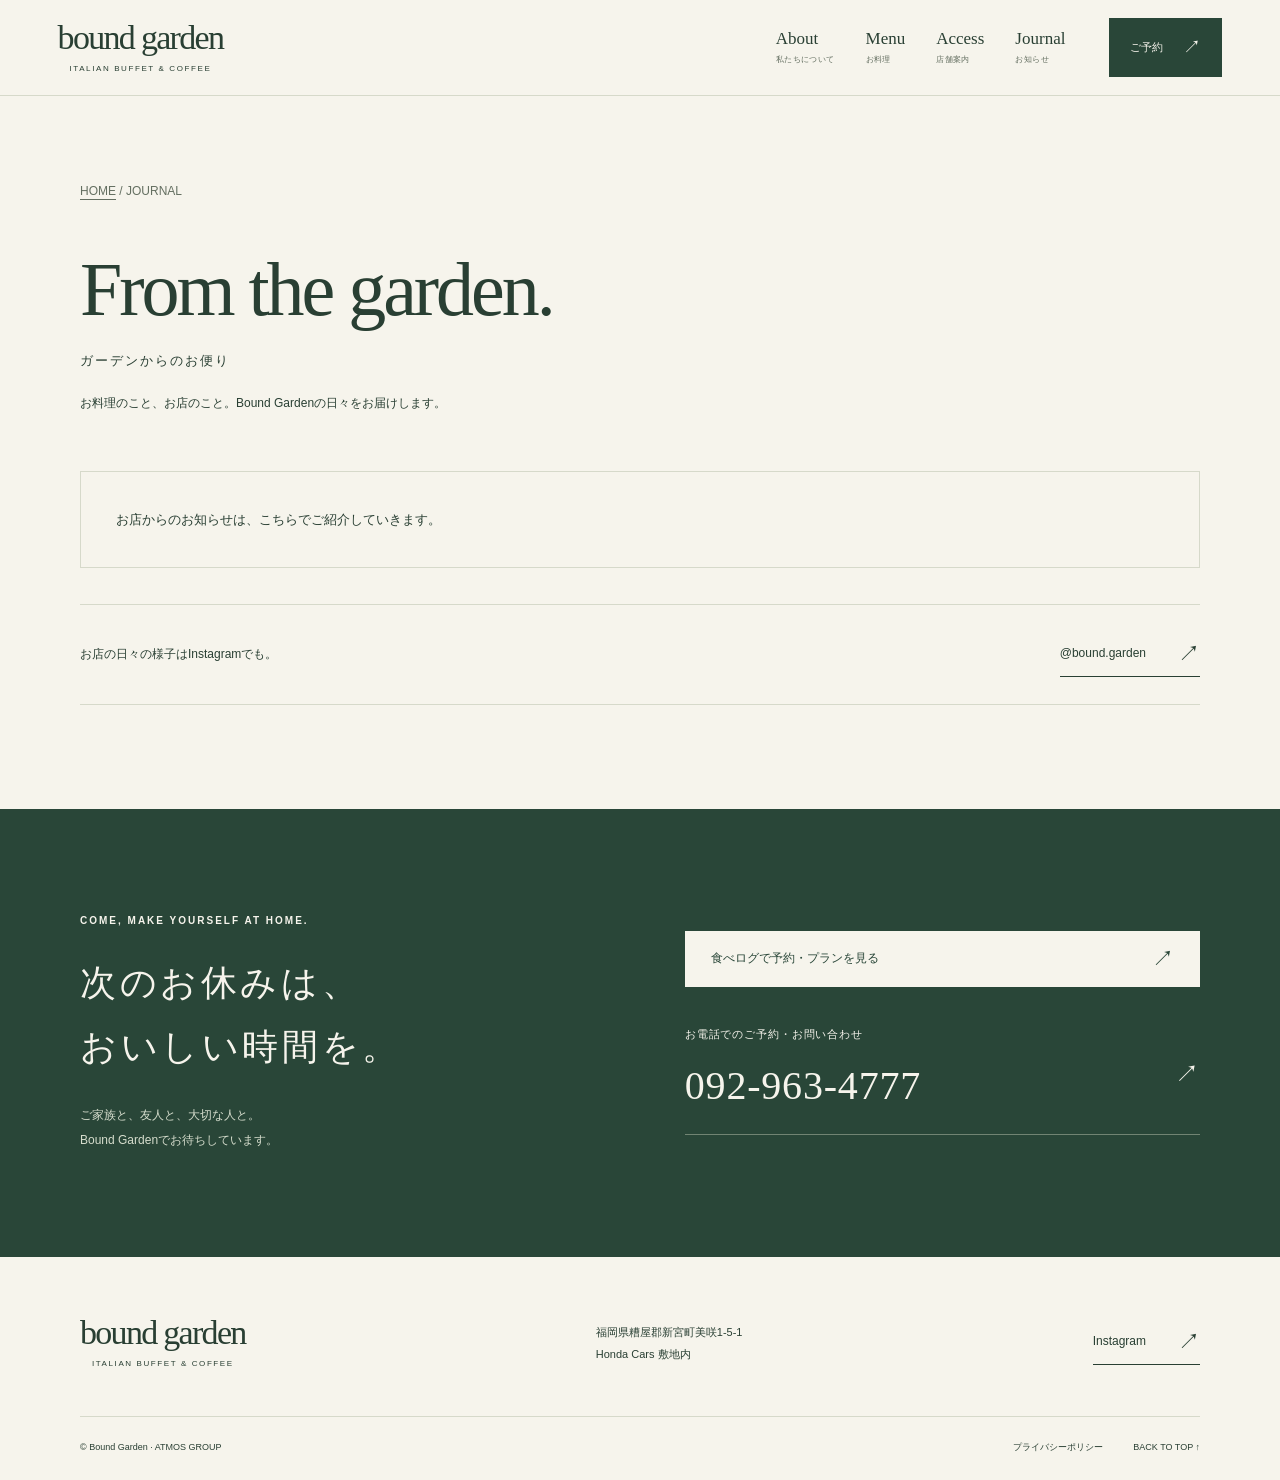
==== blog/index.html @ a3cbed3f "Build Bound Garden restaurant website with buffet menu and CMS" ====
<!doctype html>
<html lang="ja"><head><meta charset="utf-8"><meta name="viewport" content="width=device-width, initial-scale=1"><meta name="theme-color" content="#294638"><meta name="robots" content="index,follow"><title>お知らせ｜Bound Garden</title><meta name="description" content="Bound Gardenからのお知らせとお店のブログ。"><link rel="canonical" id="canonical-link" href="https://atmos-dining.github.io/bound-garden-site/blog/"><meta property="og:locale" content="ja_JP"><meta property="og:type" content="website"><meta property="og:site_name" content="Bound Garden"><meta property="og:title" content="お知らせ｜Bound Garden"><meta property="og:description" content="Bound Gardenからのお知らせとお店のブログ。"><meta property="og:url" id="og-url" content="https://atmos-dining.github.io/bound-garden-site/blog/"><meta property="og:image" content="https://atmos-dining.github.io/bound-garden-site/images/buffet.jpg"><meta name="twitter:card" content="summary_large_image"><link rel="icon" href="../images/favicon.svg" type="image/svg+xml"><link rel="stylesheet" href="../style.css"><script src="../site-config.js" defer></script><script src="../common.js" defer></script><script src="../vendor/blog-security.js" defer></script><script src="../blog.js" defer></script></head>
<body id="top"><a class="skip-link" href="#main">本文へスキップ</a><div id="site-header"><header class="site-header"><a class="wordmark" href="/bound-garden-site/">bound garden<span>ITALIAN BUFFET &amp; COFFEE</span></a><a class="header-reserve" href="tel:0929634777">電話で予約 ↗</a></header></div><main id="main"><header class="page-heading"><p class="breadcrumb"><a href="/bound-garden-site/">HOME</a> / JOURNAL</p><h1>From the garden.<small>ガーデンからのお便り</small></h1><p>お料理のこと、お店のこと。Bound Gardenの日々をお届けします。</p></header><section class="section menu-content"><div id="posts-list" aria-live="polite"><p>お知らせを読み込んでいます。</p></div><div class="journal-empty" style="margin-top:36px"><p>お店の日々の様子はInstagramでも。</p><a class="text-link" href="https://www.instagram.com/bound.garden/" target="_blank" rel="noopener noreferrer">@bound.garden <span aria-hidden="true">↗</span></a></div></section></main><div id="site-bottom"><section class="reservation section"><div><h2>ご予約・お問い合わせ</h2><a class="telephone" href="tel:0929634777">092-963-4777</a></div><a class="button button-light" href="https://tabelog.com/fukuoka/A4001/A400201/40073441/" data-reservation target="_blank" rel="noopener noreferrer">食べログで予約・プランを見る ↗</a></section></div></body></html>
---- style.css ----
@charset "UTF-8";
:root{--paper:#f6f4ec;--green:#294638;--ink:#293f33;--muted:#646f61;--line:#d6d9ca;--lime:#e4e9b8;--serif:Georgia,'Times New Roman',serif;--jp:'Hiragino Mincho ProN','Yu Mincho',YuMincho,serif;--sans:'Hiragino Kaku Gothic ProN','Noto Sans JP',Meiryo,sans-serif}
*{box-sizing:border-box}html{scroll-behavior:smooth;scroll-padding-top:106px}body{margin:0;background:var(--paper);color:var(--ink);font-family:var(--sans);font-size:14px;line-height:1.95;-webkit-font-smoothing:antialiased}a{color:inherit;text-decoration:none}button{font:inherit;color:inherit;cursor:pointer}img{display:block;max-width:100%;height:auto}h1,h2,h3,p,figure{margin:0}h1,h2,h3{font-weight:400}button,a{-webkit-tap-highlight-color:transparent}a:focus-visible,button:focus-visible,summary:focus-visible,input:focus-visible{outline:2px solid #9c6c2c;outline-offset:5px}[hidden]{display:none!important}::selection{background:var(--lime);color:var(--green)}.skip-link{position:fixed;top:-100px;left:16px;z-index:99;background:var(--paper);padding:10px 20px}.skip-link:focus{top:10px}.section{padding:104px max(6.25vw,24px)}.eyebrow{display:block;font-size:10px;font-weight:600;letter-spacing:.2em;line-height:1.5}.serif{font-family:var(--serif)}.section-head{display:flex;justify-content:space-between;gap:24px;align-items:end;margin-bottom:42px}.section-head h2{font:54px/1.15 var(--serif);letter-spacing:-.03em}.section-head h2 small{display:block;font:12px/1.6 var(--sans);letter-spacing:.13em;margin-top:17px}.text-link{display:inline-flex;gap:32px;justify-content:space-between;align-items:center;padding:10px 0;border-bottom:1px solid currentColor;font-size:12px}.text-link span{font-size:22px;line-height:1}.button{display:inline-flex;justify-content:space-between;align-items:center;gap:40px;min-height:56px;padding:14px 25px;background:var(--green);color:var(--paper);font-size:12px;border:1px solid var(--green);transition:background .2s,color .2s}.button:hover{background:#3d5c45}.button span{font-size:22px;line-height:1}.button-light{background:var(--paper);color:var(--green);border-color:var(--paper)}.button-light:hover{background:var(--lime);color:var(--green)}.note{font-size:11px;color:var(--muted);line-height:1.8}.site-header{height:96px;display:flex;align-items:center;gap:44px;padding:0 4.5vw;background:var(--paper);border-bottom:1px solid var(--line);position:relative;z-index:20}#site-header{position:sticky;top:0;z-index:20;min-height:96px}.wordmark{font:34px/.95 var(--serif);letter-spacing:-1.7px;white-space:nowrap}.wordmark span{display:block;font:8px/1 var(--sans);letter-spacing:.2em;margin-top:10px;text-align:center}.desktop-nav{display:flex;gap:31px;margin-left:auto}.desktop-nav>a{font:17px/1.3 var(--serif)}.desktop-nav>a>span{display:block;font:8px/1.6 var(--sans);margin-top:4px;letter-spacing:.05em;color:var(--muted)}.desktop-nav a:hover{opacity:.65}.header-reserve{background:var(--green);color:var(--paper);padding:12px 21px;font-size:11px;min-width:106px;display:flex;align-items:center;justify-content:space-between;gap:20px}.header-reserve span{font-size:18px}.menu-toggle,.mobile-nav{display:none}
.hero{display:grid;grid-template-columns:41% 59%;min-height:610px;padding:36px 3.1vw 36px 6.25vw;gap:0}.hero-copy{padding:43px 20px 20px 0;display:flex;flex-direction:column;justify-content:center;align-items:flex-start}.hero-location{font-size:9px;letter-spacing:.19em;display:flex;gap:12px;align-items:center;margin-bottom:24px}.hero-location:before{content:'';width:7px;height:7px;background:var(--green);border-radius:50%}.hero-title{font:clamp(62px,6.8vw,106px)/.99 var(--serif);letter-spacing:-.065em;margin-left:-5px;position:relative;z-index:2}.hero-title em{font-weight:400}.hero-copy h1{font:25px/1.85 var(--jp);letter-spacing:.1em;margin:27px 0 19px}.hero-copy>p{font-size:12px;line-height:2.1;color:var(--muted)}.hero-copy .text-link{margin-top:27px;min-width:194px}.hero-visual{position:relative;min-width:0;margin-left:12px}.hero-photo{width:100%;height:100%;object-fit:cover;object-position:56% 50%;border-radius:45% 45% 0 0;max-height:574px}.hero-stamp{position:absolute;right:26px;bottom:25px;width:118px;height:118px;display:flex;align-items:center;justify-content:center;flex-direction:column;border-radius:50%;color:var(--green);background:var(--lime);transform:rotate(10deg);font:19px/1.35 var(--serif);text-align:center;border:1px solid #c7cc9a;outline:5px solid var(--lime)}.hero-stamp span{font:8px/1.2 var(--sans);letter-spacing:.15em;margin-bottom:7px}.hero-caption{position:absolute;right:0;bottom:-23px;font-size:8px;letter-spacing:.18em}.welcome-strip{display:flex;justify-content:space-between;align-items:center;gap:16px;padding:20px 6.25vw;border-top:1px solid var(--line);border-bottom:1px solid var(--line);font-size:11px;letter-spacing:.05em}.welcome-strip .serif{font-size:15px}.welcome-strip a{border-bottom:1px solid var(--ink)}.about{display:grid;grid-template-columns:1fr 1fr;gap:9%;align-items:center}.about-photo{position:relative;padding:0 24px 30px 0}.about-photo img{aspect-ratio:1.16;object-fit:cover}.photo-label{position:absolute;right:0;bottom:0;background:var(--lime);padding:20px 32px;font:italic 31px/1.2 var(--serif)}.about-copy h2{font:32px/1.9 var(--jp);letter-spacing:.1em;margin:24px 0}.about-copy p{font-size:13px;line-height:2.4}.about-copy .text-link{margin-top:30px}.buffet-section{background:#eaece1}.food-grid{display:grid;grid-template-columns:repeat(3,1fr);gap:26px}.food-item img{aspect-ratio:1.25;object-fit:cover;transition:transform .5s}.food-item figure{overflow:hidden}.food-item:hover img{transform:scale(1.025)}.food-item .item-heading{display:flex;gap:20px;align-items:baseline;margin:22px 0 10px}.item-number{font:italic 16px var(--serif);color:#718067}.food-item h3{font:22px/1.4 var(--jp)}.food-item p{font-size:12px;line-height:2.1;color:var(--muted);padding-left:36px}.buffet-bottom{margin-top:42px;border-top:1px solid #cbd0be;padding-top:28px;display:flex;justify-content:space-between;align-items:center;gap:24px}.buffet-bottom p{font-size:12px}.buffet-bottom .button{min-width:230px}.space-section{display:grid;grid-template-columns:1fr 1.15fr;gap:8%;align-items:center}.space-copy h2{font:52px/1.1 var(--serif);letter-spacing:-.03em;margin:18px 0 27px}.space-copy h3{font:26px/1.9 var(--jp);margin-bottom:24px}.space-copy>p{font-size:12px;line-height:2.3}.space-details{display:flex;flex-wrap:wrap;gap:8px;margin-top:28px}.space-details span{border:1px solid var(--line);padding:6px 13px;font-size:10px}.space-visual{background:var(--green);padding:38px 34px 30px;border-radius:48% 48% 0 0;color:var(--paper)}.space-visual img{width:100%;aspect-ratio:1;object-fit:cover;border-radius:48% 48% 0 0}.space-visual figcaption{display:flex;align-items:center;justify-content:space-between;gap:20px;margin-top:22px;font:italic 24px var(--serif)}.space-visual figcaption span{font:8px/1.6 var(--sans);letter-spacing:.14em}.journal-section{padding-top:30px}.journal-empty{border-top:1px solid var(--line);border-bottom:1px solid var(--line);padding:27px 0;display:flex;gap:40px;justify-content:space-between;align-items:center}.journal-empty p{font-size:12px}.journal-empty .text-link{white-space:nowrap}.news-list{border-top:1px solid var(--line)}.news-link{padding:22px 0;display:grid;grid-template-columns:100px 1fr 24px;gap:20px;border-bottom:1px solid var(--line);align-items:center}.news-link time{font-size:11px;color:var(--muted)}.news-link h3{font-size:14px}.access-section{background:#eaece1;display:grid;grid-template-columns:.85fr 1.15fr;gap:8%}.access-title h2{font:64px/1.1 var(--serif);letter-spacing:-.03em}.access-title .eyebrow{margin:18px 0 30px}.access-title .wordmark{font-size:36px;display:inline-block;margin-bottom:24px}.access-title p{font-size:12px;margin-bottom:22px}.access-list{margin:0}.access-list>div{display:grid;grid-template-columns:80px 1fr;gap:20px;padding:17px 0;border-bottom:1px solid #cbd0be;font-size:12px}.access-list>div:first-child{padding-top:0}.access-list dt{color:var(--muted)}.access-list dd{margin:0}.access-list small{font-size:10px;color:var(--muted)}.access-list a{text-decoration:underline;text-underline-offset:4px}.faq-section{display:grid;grid-template-columns:.6fr 1.4fr;gap:8%}.faq-section h2{font:52px/1.2 var(--serif)}.faq-section .eyebrow{margin-top:14px}.faq-list details{border-bottom:1px solid var(--line)}.faq-list details:first-child{border-top:1px solid var(--line)}.faq-list summary{list-style:none;padding:21px 35px 21px 0;cursor:pointer;position:relative;font-size:13px}.faq-list summary::-webkit-details-marker{display:none}.faq-list summary:after{content:'+';position:absolute;right:4px;font-size:21px;top:14px}.faq-list details[open] summary:after{content:'−'}.faq-list details p{font-size:12px;color:var(--muted);line-height:2.2;padding-bottom:24px}.reservation{background:var(--green);color:var(--paper);display:grid;grid-template-columns:1fr 1fr;gap:8%;align-items:center}.reservation-copy h2{font:36px/1.8 var(--jp);letter-spacing:.1em;margin:23px 0}.reservation-copy p{font-size:12px;line-height:2.1;color:#d6ddcd}.reservation-actions .button{width:100%;margin-bottom:30px}.telephone{display:block;font:40px/1.5 var(--serif);letter-spacing:.02em;border-bottom:1px solid #718473;padding:8px 0 18px}.telephone>span{display:block;font:11px/1.7 var(--sans);letter-spacing:.08em;margin-bottom:13px}.telephone>small{float:right;font-size:24px}.site-footer{padding:60px 6.25vw 24px}.footer-top{display:flex;gap:50px;align-items:center;justify-content:space-between;padding-bottom:48px}.footer-top p{font-size:11px;line-height:2}.footer-bottom{display:flex;gap:30px;align-items:center;border-top:1px solid var(--line);padding-top:22px;font-size:9px}.footer-bottom small{margin-right:auto;font-size:9px}.mobile-booking{display:none}
.page-heading{padding:64px 6.25vw 55px}.breadcrumb{font-size:10px;color:var(--muted);margin-bottom:45px}.breadcrumb a{text-decoration:underline;text-underline-offset:4px}.page-heading h1{font:76px/1.1 var(--serif);letter-spacing:-.04em}.page-heading h1 small{display:block;font:13px/1.8 var(--sans);letter-spacing:.15em;margin-top:17px}.page-heading>p{font-size:12px;margin-top:20px}.menu-content{padding-top:0}.menu-tabs{display:flex;border-bottom:1px solid var(--line);gap:8px;margin-bottom:45px}.menu-tabs button{flex:1;border:0;background:transparent;padding:17px;font:25px/1.4 var(--serif);border-bottom:3px solid transparent}.menu-tabs button small{display:block;font:10px/1.7 var(--sans);margin-top:4px}.menu-tabs button[aria-selected=true]{border-bottom-color:var(--green);background:#eaece1}.menu-intro{display:grid;grid-template-columns:1fr 1fr;gap:7%;align-items:center;margin-bottom:50px}.menu-intro img{aspect-ratio:1.25;object-fit:cover}.menu-intro h2{font:30px/1.8 var(--jp);margin:20px 0}.menu-intro p{font-size:12px;line-height:2.2;margin-bottom:25px}.menu-intro .hours{font:28px/1.4 var(--serif);margin-top:24px}.menu-intro .hours small{font:10px var(--sans)}.menu-detail-grid{display:grid;grid-template-columns:repeat(2,1fr);gap:24px}.menu-detail{background:#eaece1;padding:32px}.menu-detail h3{font:24px/1.5 var(--serif);margin-bottom:12px}.menu-detail h3 small{font:11px var(--sans);margin-left:10px}.menu-detail p{font-size:12px;line-height:2.1}.menu-disclaimer{margin-top:35px}.menu-contact{margin-top:45px}.article-container{max-width:840px;margin:0 auto;padding:0 24px 100px}.article-header{margin-bottom:32px}.article-header h1{font:32px/1.6 var(--jp);margin:12px 0}.article-header time{font-size:12px;color:var(--muted)}.article-image{width:100%;max-height:520px;object-fit:cover;margin:28px 0}.article-body{line-height:2.2;overflow-wrap:anywhere}.article-body h2{font-size:24px;margin:40px 0 16px}.article-body h3{font-size:19px;margin:25px 0 12px}.article-body p{margin:18px 0}.article-body a{text-decoration:underline}.article-body img{max-width:100%;height:auto;margin:24px 0}.article-body table{display:block;max-width:100%;overflow:auto}.article-body pre{overflow:auto;padding:16px;background:#eaece1}.article-body iframe{display:none}.article-tags{display:flex;gap:10px;flex-wrap:wrap;font-size:10px}.article-tags span{border:1px solid var(--line);padding:2px 10px}.article-back{margin-top:40px}.status-box{padding:35px;border:1px solid var(--line);font-size:13px}.privacy-content{max-width:900px;padding-top:0}.privacy-content h2{font-size:20px;margin:32px 0 12px}.privacy-content p{font-size:13px}.page-not-found{padding:60px 0}
@media(min-width:1500px){.hero{min-height:710px}.hero-photo{max-height:674px}.hero-copy h1{font-size:30px}.hero-copy>p{font-size:14px}.hero-copy{padding-left:10px}}
@media(max-width:1100px){.site-header{gap:26px}.desktop-nav{gap:20px}.hero-title{font-size:76px}.hero{min-height:570px}.hero-copy h1{font-size:23px}.hero-copy{padding-top:20px}.hero-stamp{width:105px;height:105px}.section{padding-top:78px;padding-bottom:78px}.food-grid{gap:18px}.food-item h3{font-size:19px}.food-item p{padding-left:0}.section-head h2{font-size:45px}}
@media(max-width:900px){#site-header{min-height:78px}.site-header{height:78px;padding:0 24px;gap:16px}.wordmark{font-size:29px}.wordmark span{font-size:7px}.desktop-nav{display:none}.header-reserve{margin-left:auto;padding:9px 15px;min-width:90px}.menu-toggle{display:flex;flex-direction:column;align-items:center;justify-content:center;gap:6px;width:38px;height:42px;border:0;background:transparent}.menu-toggle span{width:23px;height:1px;background:var(--green);transition:transform .2s}.menu-toggle[aria-expanded=true] span:first-child{transform:translateY(3.5px) rotate(45deg)}.menu-toggle[aria-expanded=true] span:last-child{transform:translateY(-3.5px) rotate(-45deg)}.mobile-nav{position:absolute;top:78px;left:0;right:0;display:block;background:var(--paper);padding:20px 30px 30px;border-bottom:1px solid var(--line);box-shadow:0 12px 12px #293f3310}.mobile-nav>a{display:flex;align-items:center;justify-content:space-between;padding:12px 0;font:26px/1.4 var(--serif);border-bottom:1px solid var(--line)}.mobile-nav>a>span{font:11px var(--sans)}.hero{min-height:520px;grid-template-columns:45% 55%;padding-left:5vw;padding-right:3vw}.hero-title{font-size:65px}.hero-copy h1{font-size:20px}.hero-copy>p{font-size:11px}.hero-photo{max-height:none}.hero-stamp{width:90px;height:90px;right:14px;bottom:18px;font-size:16px}.hero-stamp span{font-size:6px}.about,.space-section{gap:6%}.about-copy h2{font-size:26px}.space-copy h2{font-size:45px}.space-copy h3{font-size:24px}.space-visual{padding:27px 23px}.space-visual figcaption{font-size:20px}.space-visual figcaption span{font-size:7px}.food-item .item-heading{gap:12px}.food-item h3{font-size:17px}.access-section{gap:6%}.reservation-copy h2{font-size:30px}.reservation-actions .button{font-size:11px;padding:14px 18px;gap:12px}.telephone{font-size:32px}.footer-top{gap:24px}.footer-top p{font-size:10px}}
@media(max-width:640px){html{scroll-padding-top:85px}.section{padding:62px 24px}body{font-size:13px}.site-header{padding:0 20px;height:74px}#site-header{min-height:74px}.wordmark{font-size:27px}.header-reserve{font-size:10px;min-width:80px;padding:8px 12px;gap:10px}.menu-toggle{width:25px}.mobile-nav{top:74px}.hero{display:flex;flex-direction:column;padding:28px 24px 34px;min-height:0}.hero-copy{padding:2px 0 28px;position:relative}.hero-location{font-size:8px;letter-spacing:.15em;margin-bottom:20px}.hero-title{font-size:clamp(58px,17vw,85px);line-height:.97;letter-spacing:-.06em}.hero-copy h1{font-size:23px;line-height:1.8;margin:22px 0 12px}.hero-copy>p{font-size:11px}.hero-copy .text-link{margin-top:18px;min-width:190px;font-size:11px}.hero-visual{margin:0 0 12px}.hero-photo{height:340px;border-radius:45% 45% 0 0;object-position:50% 50%}.hero-stamp{width:90px;height:90px;bottom:20px;right:20px}.hero-caption{font-size:7px}.welcome-strip{padding:18px 24px;gap:12px;flex-wrap:wrap;font-size:10px;line-height:1.7}.welcome-strip .serif{width:100%;font-size:16px}.welcome-strip .welcome-note{display:none}.about{grid-template-columns:1fr;gap:32px}.about-photo{padding:0 20px 20px 0}.about-photo img{aspect-ratio:1.36}.photo-label{font-size:26px;padding:15px 22px}.about-copy h2{font-size:27px;margin:20px 0}.about-copy p{font-size:12px}.about-copy .text-link{margin-top:22px}.section-head{align-items:center;margin-bottom:30px;gap:12px}.section-head h2{font-size:41px}.section-head h2 small{font-size:10px;margin-top:12px}.section-head .text-link{font-size:10px;gap:12px}.food-grid{grid-template-columns:1fr;gap:30px}.food-item img{aspect-ratio:1.55}.food-item .item-heading{margin:17px 0 8px;gap:17px}.food-item h3{font-size:22px}.food-item p{padding-left:32px;font-size:12px}.buffet-bottom{display:block;margin-top:30px;padding-top:23px}.buffet-bottom .button{width:100%;margin-top:23px}.buffet-bottom p{font-size:11px}.space-section{grid-template-columns:1fr;gap:32px}.space-copy h2{font-size:47px}.space-copy h3{font-size:25px}.space-visual{padding:30px 25px 22px;max-width:430px;margin:auto}.space-visual img{aspect-ratio:1.2}.space-visual figcaption{font-size:24px}.journal-section{padding-top:12px}.journal-empty{align-items:flex-start;flex-direction:column;gap:10px}.journal-empty p{font-size:11px}.news-link{grid-template-columns:1fr 22px;gap:7px}.news-link time{grid-column:1/-1}.access-section{grid-template-columns:1fr;gap:35px}.access-title h2{font-size:50px}.access-title .eyebrow{margin:14px 0 28px}.access-title .wordmark{font-size:31px}.access-list>div{grid-template-columns:65px 1fr;gap:13px;font-size:11px;padding:17px 0}.faq-section{grid-template-columns:1fr;gap:28px}.faq-section h2{font-size:44px}.faq-section .eyebrow{margin-top:10px}.faq-list summary{font-size:12px}.faq-list details p{font-size:11px}.reservation{grid-template-columns:1fr;gap:35px}.reservation-copy h2{font-size:30px;margin:20px 0}.reservation-actions .button{min-height:60px;font-size:12px;margin-bottom:22px}.telephone{font-size:36px}.site-footer{padding:46px 24px 92px}.footer-top{flex-wrap:wrap;gap:25px;padding-bottom:30px}.footer-top .wordmark{width:100%;display:block;text-align:left;font-size:32px}.footer-top .wordmark span{text-align:left}.footer-top p{font-size:10px;flex:1}.footer-top .text-link{font-size:11px;gap:15px}.footer-bottom{flex-wrap:wrap;gap:12px 24px;font-size:8px}.footer-bottom small{width:100%}.mobile-booking{display:grid;grid-template-columns:1fr 1fr;position:fixed;bottom:0;left:0;right:0;z-index:25;border-top:1px solid var(--line);background:var(--paper);padding-bottom:env(safe-area-inset-bottom)}.mobile-booking a{display:flex;justify-content:center;gap:35px;align-items:center;padding:16px;font-size:11px;min-height:54px}.mobile-booking a:last-child{background:var(--green);color:var(--paper)}.page-heading{padding:34px 24px 36px}.breadcrumb{margin-bottom:32px;font-size:9px}.page-heading h1{font-size:58px}.page-heading h1 small{font-size:11px}.page-heading>p{font-size:11px}.menu-content{padding-top:0}.menu-tabs{margin-bottom:30px}.menu-tabs button{font-size:24px;padding:15px 10px}.menu-intro{grid-template-columns:1fr;gap:30px;margin-bottom:30px}.menu-intro img{aspect-ratio:1.4}.menu-intro h2{font-size:27px}.menu-intro p{font-size:12px}.menu-detail-grid{grid-template-columns:1fr;gap:15px}.menu-detail{padding:25px}.menu-detail h3{font-size:23px}.article-header h1{font-size:27px}.article-body{font-size:13px}.article-body h2{font-size:22px}.article-container{padding-bottom:60px}.privacy-content{padding-top:0}}
@media(prefers-reduced-motion:reduce){html{scroll-behavior:auto}*,*::before,*::after{transition:none!important;animation:none!important}}
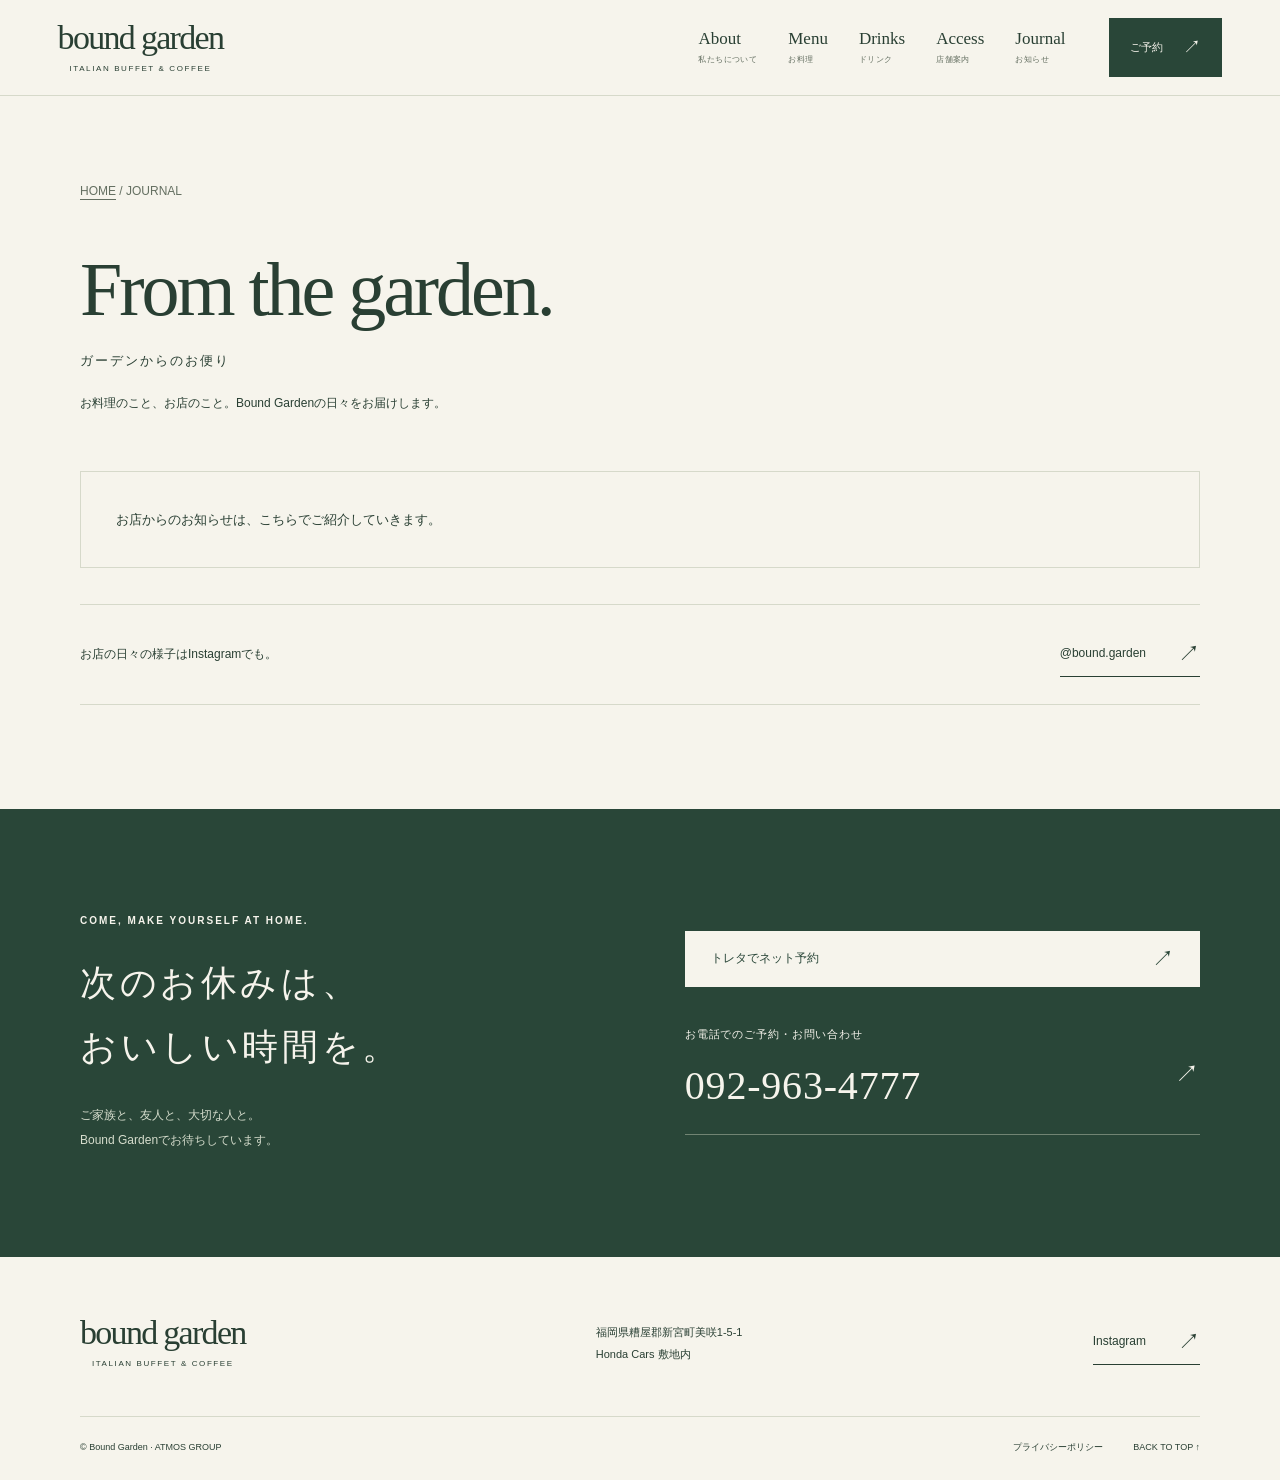
==== commit 5c5c7774: "Complete buffet and drinks pages with Toreta booking links" ====
--- a/blog/index.html
+++ b/blog/index.html
@@ -1,3 +1,3 @@
 <!doctype html>
 <html lang="ja"><head><meta charset="utf-8"><meta name="viewport" content="width=device-width, initial-scale=1"><meta name="theme-color" content="#294638"><meta name="robots" content="index,follow"><title>お知らせ｜Bound Garden</title><meta name="description" content="Bound Gardenからのお知らせとお店のブログ。"><link rel="canonical" id="canonical-link" href="https://atmos-dining.github.io/bound-garden-site/blog/"><meta property="og:locale" content="ja_JP"><meta property="og:type" content="website"><meta property="og:site_name" content="Bound Garden"><meta property="og:title" content="お知らせ｜Bound Garden"><meta property="og:description" content="Bound Gardenからのお知らせとお店のブログ。"><meta property="og:url" id="og-url" content="https://atmos-dining.github.io/bound-garden-site/blog/"><meta property="og:image" content="https://atmos-dining.github.io/bound-garden-site/images/buffet.jpg"><meta name="twitter:card" content="summary_large_image"><link rel="icon" href="../images/favicon.svg" type="image/svg+xml"><link rel="stylesheet" href="../style.css"><script src="../site-config.js" defer></script><script src="../common.js" defer></script><script src="../vendor/blog-security.js" defer></script><script src="../blog.js" defer></script></head>
-<body id="top"><a class="skip-link" href="#main">本文へスキップ</a><div id="site-header"><header class="site-header"><a class="wordmark" href="/bound-garden-site/">bound garden<span>ITALIAN BUFFET &amp; COFFEE</span></a><a class="header-reserve" href="tel:0929634777">電話で予約 ↗</a></header></div><main id="main"><header class="page-heading"><p class="breadcrumb"><a href="/bound-garden-site/">HOME</a> / JOURNAL</p><h1>From the garden.<small>ガーデンからのお便り</small></h1><p>お料理のこと、お店のこと。Bound Gardenの日々をお届けします。</p></header><section class="section menu-content"><div id="posts-list" aria-live="polite"><p>お知らせを読み込んでいます。</p></div><div class="journal-empty" style="margin-top:36px"><p>お店の日々の様子はInstagramでも。</p><a class="text-link" href="https://www.instagram.com/bound.garden/" target="_blank" rel="noopener noreferrer">@bound.garden <span aria-hidden="true">↗</span></a></div></section></main><div id="site-bottom"><section class="reservation section"><div><h2>ご予約・お問い合わせ</h2><a class="telephone" href="tel:0929634777">092-963-4777</a></div><a class="button button-light" href="https://tabelog.com/fukuoka/A4001/A400201/40073441/" data-reservation target="_blank" rel="noopener noreferrer">食べログで予約・プランを見る ↗</a></section></div></body></html>+<body id="top"><a class="skip-link" href="#main">本文へスキップ</a><div id="site-header"><header class="site-header"><a class="wordmark" href="/bound-garden-site/">bound garden<span>ITALIAN BUFFET &amp; COFFEE</span></a><a class="header-reserve" href="https://yoyaku.toreta.in/boundgarden/#/" data-reservation target="_blank" rel="noopener noreferrer">ネット予約 ↗</a></header></div><main id="main"><header class="page-heading"><p class="breadcrumb"><a href="/bound-garden-site/">HOME</a> / JOURNAL</p><h1>From the garden.<small>ガーデンからのお便り</small></h1><p>お料理のこと、お店のこと。Bound Gardenの日々をお届けします。</p></header><section class="section menu-content"><div id="posts-list" aria-live="polite"><p>お知らせを読み込んでいます。</p></div><div class="journal-empty" style="margin-top:36px"><p>お店の日々の様子はInstagramでも。</p><a class="text-link" href="https://www.instagram.com/bound.garden/" target="_blank" rel="noopener noreferrer">@bound.garden <span aria-hidden="true">↗</span></a></div></section></main><div id="site-bottom"><section class="reservation section"><div><h2>ご予約・お問い合わせ</h2><a class="telephone" href="tel:0929634777">092-963-4777</a></div><a class="button button-light" href="https://yoyaku.toreta.in/boundgarden/#/" data-reservation target="_blank" rel="noopener noreferrer">トレタでネット予約 ↗</a></section></div></body></html>
--- a/style.css
+++ b/style.css
@@ -8,3 +8,5 @@
 @media(max-width:900px){#site-header{min-height:78px}.site-header{height:78px;padding:0 24px;gap:16px}.wordmark{font-size:29px}.wordmark span{font-size:7px}.desktop-nav{display:none}.header-reserve{margin-left:auto;padding:9px 15px;min-width:90px}.menu-toggle{display:flex;flex-direction:column;align-items:center;justify-content:center;gap:6px;width:38px;height:42px;border:0;background:transparent}.menu-toggle span{width:23px;height:1px;background:var(--green);transition:transform .2s}.menu-toggle[aria-expanded=true] span:first-child{transform:translateY(3.5px) rotate(45deg)}.menu-toggle[aria-expanded=true] span:last-child{transform:translateY(-3.5px) rotate(-45deg)}.mobile-nav{position:absolute;top:78px;left:0;right:0;display:block;background:var(--paper);padding:20px 30px 30px;border-bottom:1px solid var(--line);box-shadow:0 12px 12px #293f3310}.mobile-nav>a{display:flex;align-items:center;justify-content:space-between;padding:12px 0;font:26px/1.4 var(--serif);border-bottom:1px solid var(--line)}.mobile-nav>a>span{font:11px var(--sans)}.hero{min-height:520px;grid-template-columns:45% 55%;padding-left:5vw;padding-right:3vw}.hero-title{font-size:65px}.hero-copy h1{font-size:20px}.hero-copy>p{font-size:11px}.hero-photo{max-height:none}.hero-stamp{width:90px;height:90px;right:14px;bottom:18px;font-size:16px}.hero-stamp span{font-size:6px}.about,.space-section{gap:6%}.about-copy h2{font-size:26px}.space-copy h2{font-size:45px}.space-copy h3{font-size:24px}.space-visual{padding:27px 23px}.space-visual figcaption{font-size:20px}.space-visual figcaption span{font-size:7px}.food-item .item-heading{gap:12px}.food-item h3{font-size:17px}.access-section{gap:6%}.reservation-copy h2{font-size:30px}.reservation-actions .button{font-size:11px;padding:14px 18px;gap:12px}.telephone{font-size:32px}.footer-top{gap:24px}.footer-top p{font-size:10px}}
 @media(max-width:640px){html{scroll-padding-top:85px}.section{padding:62px 24px}body{font-size:13px}.site-header{padding:0 20px;height:74px}#site-header{min-height:74px}.wordmark{font-size:27px}.header-reserve{font-size:10px;min-width:80px;padding:8px 12px;gap:10px}.menu-toggle{width:25px}.mobile-nav{top:74px}.hero{display:flex;flex-direction:column;padding:28px 24px 34px;min-height:0}.hero-copy{padding:2px 0 28px;position:relative}.hero-location{font-size:8px;letter-spacing:.15em;margin-bottom:20px}.hero-title{font-size:clamp(58px,17vw,85px);line-height:.97;letter-spacing:-.06em}.hero-copy h1{font-size:23px;line-height:1.8;margin:22px 0 12px}.hero-copy>p{font-size:11px}.hero-copy .text-link{margin-top:18px;min-width:190px;font-size:11px}.hero-visual{margin:0 0 12px}.hero-photo{height:340px;border-radius:45% 45% 0 0;object-position:50% 50%}.hero-stamp{width:90px;height:90px;bottom:20px;right:20px}.hero-caption{font-size:7px}.welcome-strip{padding:18px 24px;gap:12px;flex-wrap:wrap;font-size:10px;line-height:1.7}.welcome-strip .serif{width:100%;font-size:16px}.welcome-strip .welcome-note{display:none}.about{grid-template-columns:1fr;gap:32px}.about-photo{padding:0 20px 20px 0}.about-photo img{aspect-ratio:1.36}.photo-label{font-size:26px;padding:15px 22px}.about-copy h2{font-size:27px;margin:20px 0}.about-copy p{font-size:12px}.about-copy .text-link{margin-top:22px}.section-head{align-items:center;margin-bottom:30px;gap:12px}.section-head h2{font-size:41px}.section-head h2 small{font-size:10px;margin-top:12px}.section-head .text-link{font-size:10px;gap:12px}.food-grid{grid-template-columns:1fr;gap:30px}.food-item img{aspect-ratio:1.55}.food-item .item-heading{margin:17px 0 8px;gap:17px}.food-item h3{font-size:22px}.food-item p{padding-left:32px;font-size:12px}.buffet-bottom{display:block;margin-top:30px;padding-top:23px}.buffet-bottom .button{width:100%;margin-top:23px}.buffet-bottom p{font-size:11px}.space-section{grid-template-columns:1fr;gap:32px}.space-copy h2{font-size:47px}.space-copy h3{font-size:25px}.space-visual{padding:30px 25px 22px;max-width:430px;margin:auto}.space-visual img{aspect-ratio:1.2}.space-visual figcaption{font-size:24px}.journal-section{padding-top:12px}.journal-empty{align-items:flex-start;flex-direction:column;gap:10px}.journal-empty p{font-size:11px}.news-link{grid-template-columns:1fr 22px;gap:7px}.news-link time{grid-column:1/-1}.access-section{grid-template-columns:1fr;gap:35px}.access-title h2{font-size:50px}.access-title .eyebrow{margin:14px 0 28px}.access-title .wordmark{font-size:31px}.access-list>div{grid-template-columns:65px 1fr;gap:13px;font-size:11px;padding:17px 0}.faq-section{grid-template-columns:1fr;gap:28px}.faq-section h2{font-size:44px}.faq-section .eyebrow{margin-top:10px}.faq-list summary{font-size:12px}.faq-list details p{font-size:11px}.reservation{grid-template-columns:1fr;gap:35px}.reservation-copy h2{font-size:30px;margin:20px 0}.reservation-actions .button{min-height:60px;font-size:12px;margin-bottom:22px}.telephone{font-size:36px}.site-footer{padding:46px 24px 92px}.footer-top{flex-wrap:wrap;gap:25px;padding-bottom:30px}.footer-top .wordmark{width:100%;display:block;text-align:left;font-size:32px}.footer-top .wordmark span{text-align:left}.footer-top p{font-size:10px;flex:1}.footer-top .text-link{font-size:11px;gap:15px}.footer-bottom{flex-wrap:wrap;gap:12px 24px;font-size:8px}.footer-bottom small{width:100%}.mobile-booking{display:grid;grid-template-columns:1fr 1fr;position:fixed;bottom:0;left:0;right:0;z-index:25;border-top:1px solid var(--line);background:var(--paper);padding-bottom:env(safe-area-inset-bottom)}.mobile-booking a{display:flex;justify-content:center;gap:35px;align-items:center;padding:16px;font-size:11px;min-height:54px}.mobile-booking a:last-child{background:var(--green);color:var(--paper)}.page-heading{padding:34px 24px 36px}.breadcrumb{margin-bottom:32px;font-size:9px}.page-heading h1{font-size:58px}.page-heading h1 small{font-size:11px}.page-heading>p{font-size:11px}.menu-content{padding-top:0}.menu-tabs{margin-bottom:30px}.menu-tabs button{font-size:24px;padding:15px 10px}.menu-intro{grid-template-columns:1fr;gap:30px;margin-bottom:30px}.menu-intro img{aspect-ratio:1.4}.menu-intro h2{font-size:27px}.menu-intro p{font-size:12px}.menu-detail-grid{grid-template-columns:1fr;gap:15px}.menu-detail{padding:25px}.menu-detail h3{font-size:23px}.article-header h1{font-size:27px}.article-body{font-size:13px}.article-body h2{font-size:22px}.article-container{padding-bottom:60px}.privacy-content{padding-top:0}}
 @media(prefers-reduced-motion:reduce){html{scroll-behavior:auto}*,*::before,*::after{transition:none!important;animation:none!important}}
+
+.menu-page-photo{display:block;width:100%;max-height:420px;object-fit:cover;margin-bottom:48px;border-radius:4px}
